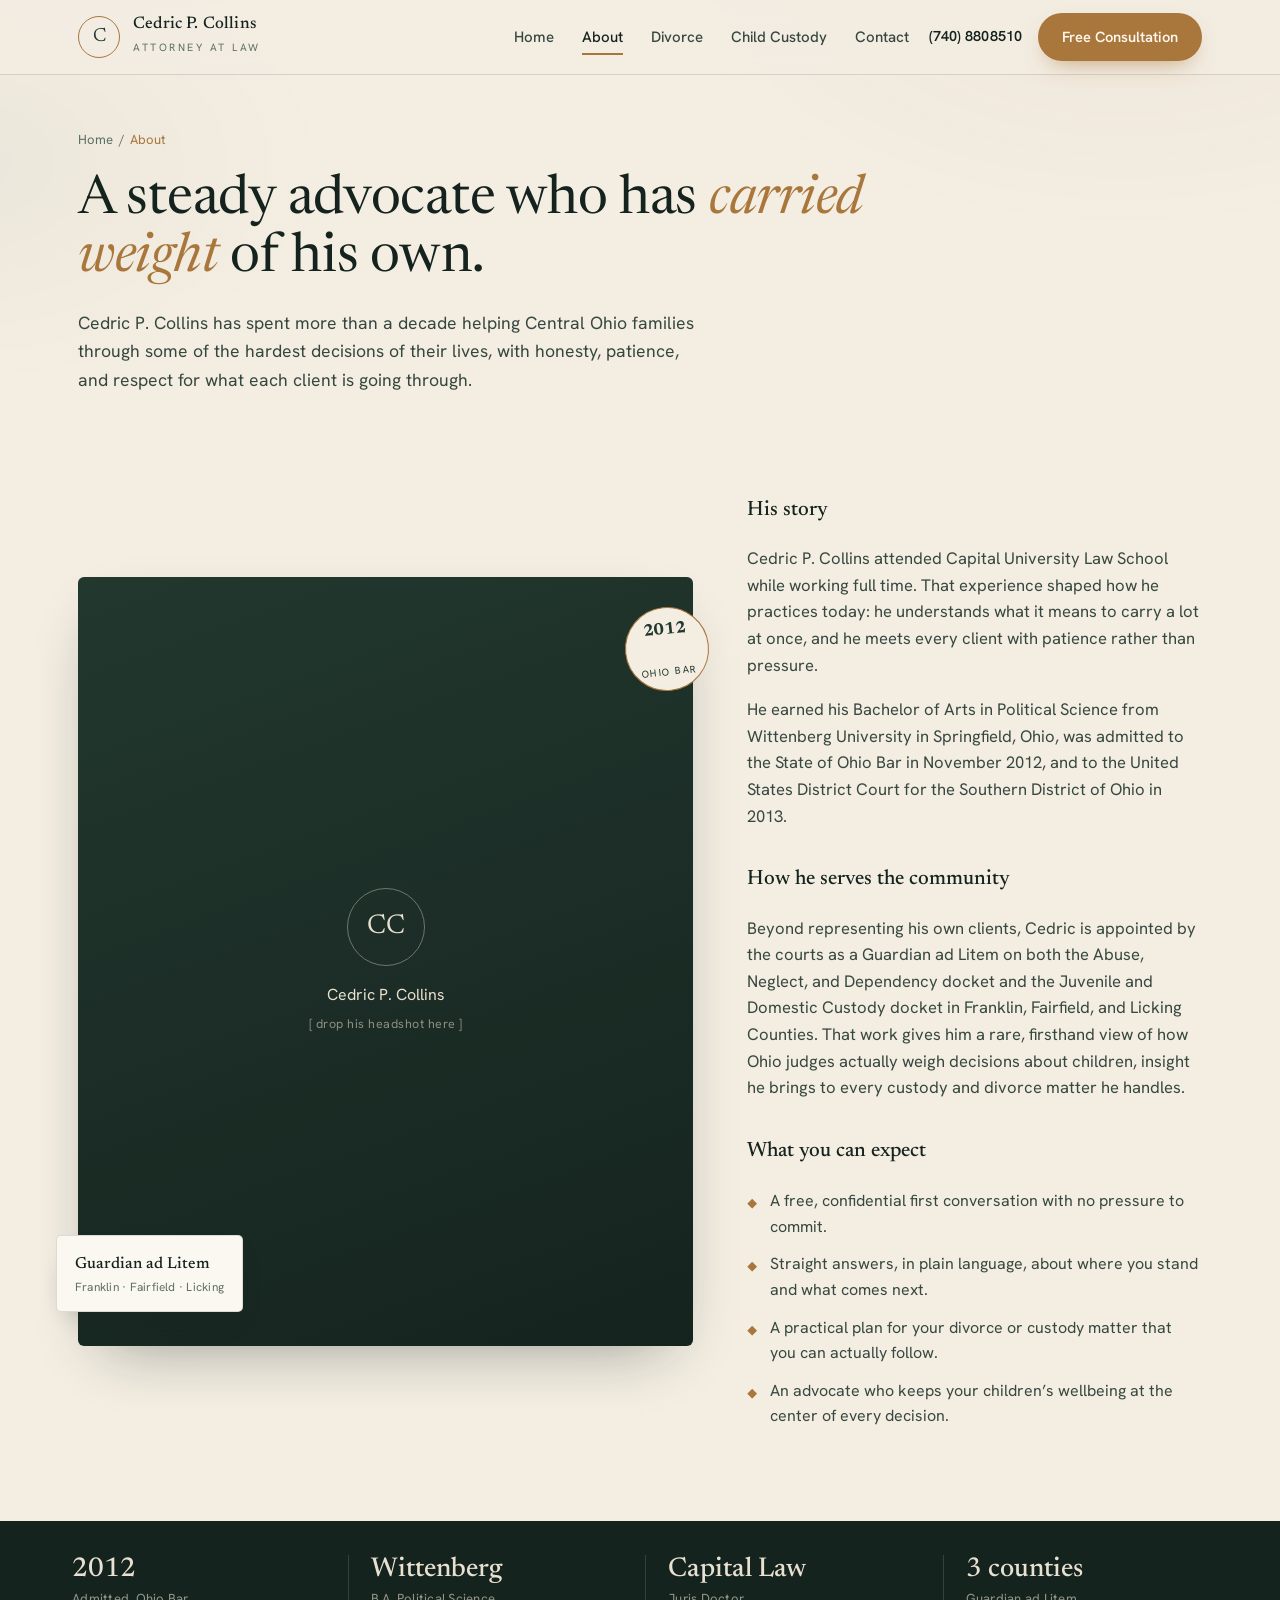
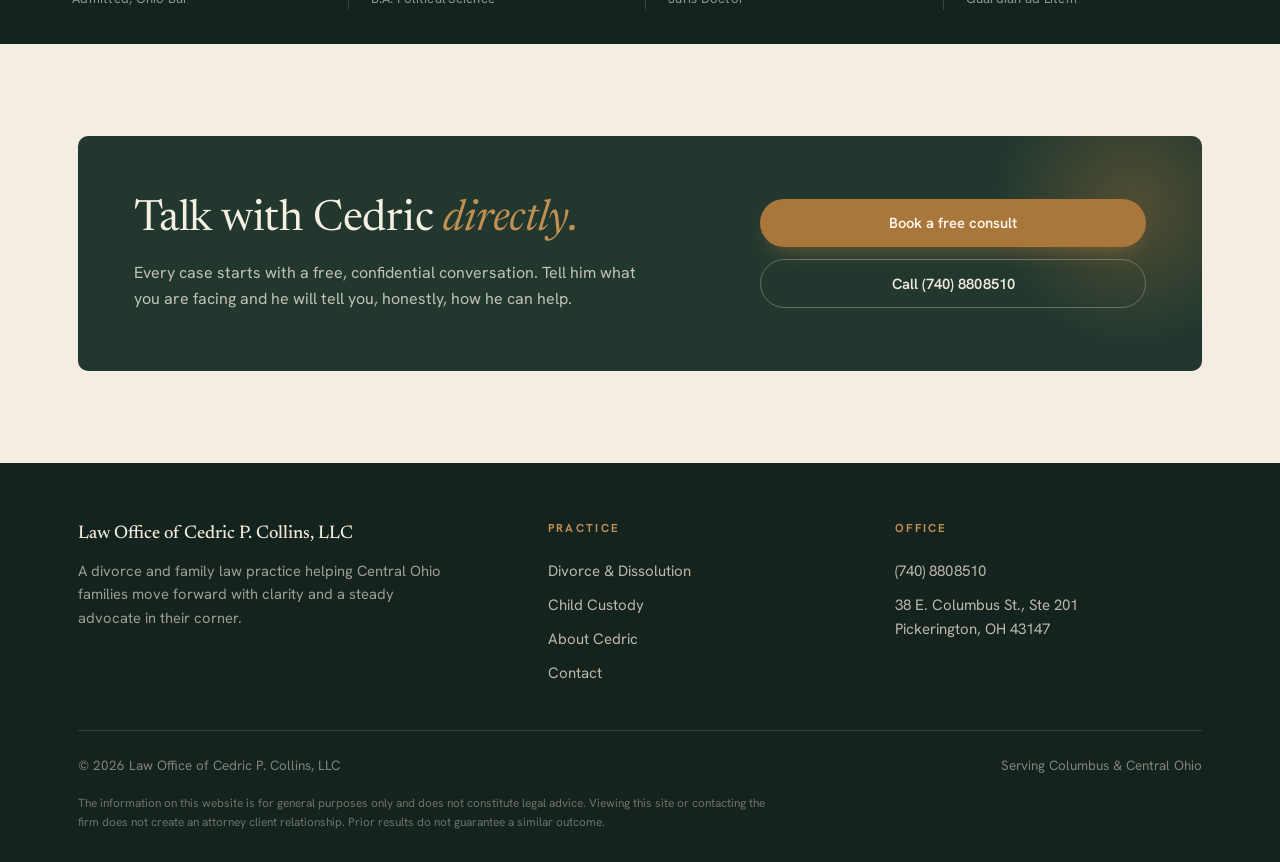
==== about.html @ b51e95fe "Cedric Collins site preview v1" ====
<!DOCTYPE html>
<html lang="en">
<head>
<meta charset="UTF-8" />
<meta name="viewport" content="width=device-width, initial-scale=1.0" />
<title>About Attorney Cedric P. Collins | Columbus, OH Family Lawyer</title>
<meta name="description" content="Meet Cedric P. Collins, a Pickerington-based family law attorney practicing since 2012 and serving as a court-appointed Guardian ad Litem in Central Ohio." />
<link rel="canonical" href="https://www.cedriccollinslaw.com/about.html" />
<meta name="robots" content="index, follow, max-image-preview:large" />
<meta name="theme-color" content="#15231e" />
<meta property="og:type" content="profile" />
<meta property="og:title" content="About Attorney Cedric P. Collins | Columbus, OH Family Lawyer" />
<meta property="og:description" content="A steady, honest family law advocate serving Columbus and Central Ohio since 2012." />
<meta property="og:url" content="https://www.cedriccollinslaw.com/about.html" />
<meta property="og:image" content="https://www.cedriccollinslaw.com/og-image.jpg" />
<meta name="twitter:card" content="summary_large_image" />

<script type="application/ld+json">
{
  "@context":"https://schema.org","@type":"Person","name":"Cedric P. Collins","jobTitle":"Attorney at Law",
  "worksFor":{"@type":"Organization","name":"Law Office of Cedric P. Collins, LLC","url":"https://www.cedriccollinslaw.com/"},
  "alumniOf":["Wittenberg University","Capital University Law School"],
  "knowsAbout":["Divorce","Child Custody","Family Law","Guardian ad Litem","Juvenile Law"],
  "url":"https://www.cedriccollinslaw.com/about.html",
  "sameAs":["https://www.linkedin.com/in/cedric-p-collins-010b4856/","https://www.facebook.com/AttyCedricC/","https://www.instagram.com/atty_cedric_collins/"]
}
</script>
<script type="application/ld+json">
{"@context":"https://schema.org","@type":"BreadcrumbList","itemListElement":[
  {"@type":"ListItem","position":1,"name":"Home","item":"https://www.cedriccollinslaw.com/"},
  {"@type":"ListItem","position":2,"name":"About","item":"https://www.cedriccollinslaw.com/about.html"}]}
</script>

<link rel="preconnect" href="https://fonts.googleapis.com" />
<link rel="preconnect" href="https://fonts.gstatic.com" crossorigin />
<link href="https://fonts.googleapis.com/css2?family=Newsreader:ital,opsz,wght@0,6..72,400;0,6..72,500;0,6..72,600;1,6..72,400;1,6..72,500&family=Hanken+Grotesk:wght@400;500;600;700&display=swap" rel="stylesheet" />
<link rel="stylesheet" href="styles.css" />
</head>
<body>
<a href="#main" class="skip">Skip to content</a>
<header>
  <div class="wrap nav">
    <a class="brand" href="index.html" aria-label="Cedric P. Collins, Attorney at Law, home"><span class="seal" aria-hidden="true">C</span><span><b>Cedric P. Collins</b><span class="role">Attorney at Law</span></span></a>
    <input type="checkbox" id="burger" class="burger" hidden />
    <nav class="menu" aria-label="Primary">
      <a class="lk" href="index.html">Home</a>
      <a class="lk active" href="about.html">About</a>
      <a class="lk" href="divorce.html">Divorce</a>
      <a class="lk" href="child-custody.html">Child Custody</a>
      <a class="lk" href="contact.html">Contact</a>
    </nav>
    <div class="nav-cta"><a class="phone" href="tel:+17408808510">(740) 880&#8202;8510</a><a class="btn btn-brass" href="contact.html">Free Consultation</a><label for="burger" class="burger-lbl" aria-label="Toggle menu"><span></span><span></span><span></span></label></div>
  </div>
</header>

<main id="main">
<section class="page-hero">
  <div class="wrap">
    <p class="crumb"><a href="index.html">Home</a> &nbsp;/&nbsp; <span>About</span></p>
    <h1 class="page-h">A steady advocate who has <em>carried weight</em> of his own.</h1>
    <p class="sub">Cedric P. Collins has spent more than a decade helping Central Ohio families through some of the hardest decisions of their lives, with honesty, patience, and respect for what each client is going through.</p>
  </div>
</section>

<section class="block">
  <div class="wrap hero-grid">
    <div class="portrait rv">
      <div class="frame"><div class="ph"><div><div class="mono" aria-hidden="true">CC</div>Cedric P. Collins<small>[ drop his headshot here ]</small></div></div></div>
      <div class="badge" aria-hidden="true"><b>2012</b>Ohio Bar</div>
      <div class="tag"><b>Guardian ad Litem</b><span>Franklin · Fairfield · Licking</span></div>
    </div>
    <div class="prose rv">
      <h3 style="margin-top:0">His story</h3>
      <p>Cedric P. Collins attended Capital University Law School while working full time. That experience shaped how he practices today: he understands what it means to carry a lot at once, and he meets every client with patience rather than pressure.</p>
      <p>He earned his Bachelor of Arts in Political Science from Wittenberg University in Springfield, Ohio, was admitted to the State of Ohio Bar in November 2012, and to the United States District Court for the Southern District of Ohio in 2013.</p>
      <h3>How he serves the community</h3>
      <p>Beyond representing his own clients, Cedric is appointed by the courts as a Guardian ad Litem on both the Abuse, Neglect, and Dependency docket and the Juvenile and Domestic Custody docket in Franklin, Fairfield, and Licking Counties. That work gives him a rare, firsthand view of how Ohio judges actually weigh decisions about children, insight he brings to every custody and divorce matter he handles.</p>
      <h3>What you can expect</h3>
      <ul>
        <li>A free, confidential first conversation with no pressure to commit.</li>
        <li>Straight answers, in plain language, about where you stand and what comes next.</li>
        <li>A practical plan for your divorce or custody matter that you can actually follow.</li>
        <li>An advocate who keeps your children&rsquo;s wellbeing at the center of every decision.</li>
      </ul>
    </div>
  </div>
</section>

<div class="band" aria-label="Credentials">
  <div class="wrap band-in">
    <div class="stat"><b>2012</b><span>Admitted, Ohio Bar</span></div>
    <div class="stat"><b>Wittenberg</b><span>B.A. Political Science</span></div>
    <div class="stat"><b>Capital Law</b><span>Juris Doctor</span></div>
    <div class="stat"><b>3 counties</b><span>Guardian ad Litem</span></div>
  </div>
</div>

<section class="block">
  <div class="wrap">
    <div class="consult rv">
      <div class="consult-in">
        <div><h2>Talk with Cedric <em>directly.</em></h2><p>Every case starts with a free, confidential conversation. Tell him what you are facing and he will tell you, honestly, how he can help.</p></div>
        <div class="actions"><a class="btn btn-brass" href="contact.html">Book a free consult</a><a class="btn btn-ghost" style="color:#f0e9da;border-color:rgba(240,233,218,.3)" href="tel:+17408808510">Call (740) 880&#8202;8510</a></div>
      </div>
    </div>
  </div>
</section>
</main>

<footer>
  <div class="wrap">
    <div class="foot-grid">
      <div class="fb"><b>Law Office of Cedric P. Collins, LLC</b><p>A divorce and family law practice helping Central Ohio families move forward with clarity and a steady advocate in their corner.</p></div>
      <div class="foot-col"><h4>Practice</h4><a href="divorce.html">Divorce &amp; Dissolution</a><a href="child-custody.html">Child Custody</a><a href="about.html">About Cedric</a><a href="contact.html">Contact</a></div>
      <div class="foot-col"><h4>Office</h4><a href="tel:+17408808510">(740) 880&#8202;8510</a><a href="https://maps.google.com/?q=38+East+Columbus+St,+Pickerington,+OH+43147" target="_blank" rel="noopener">38 E. Columbus St., Ste 201<br>Pickerington, OH 43147</a></div>
    </div>
    <div class="foot-bottom"><span>&copy; 2026 Law Office of Cedric P. Collins, LLC</span><span>Serving Columbus &amp; Central Ohio</span></div>
    <p class="disc">The information on this website is for general purposes only and does not constitute legal advice. Viewing this site or contacting the firm does not create an attorney client relationship. Prior results do not guarantee a similar outcome.</p>
  </div>
</footer>
<script src="shared.js"></script>
</body>
</html>
---- styles.css ----
/* ===========================================================
   Law Office of Cedric P. Collins — shared stylesheet
   Aesthetic: "quiet authority" — bone paper, forest ink, brass accent
   =========================================================== */
:root{
  --bone:#f3ede2; --bone-2:#ece4d5; --ink:#15231e; --forest:#22382f;
  --moss:#5d6f63; --brass:#a9763c; --brass-2:#c08f52; --line:rgba(21,35,30,.14);
  --paper-card:#fbf8f2; --shadow:0 24px 60px -28px rgba(21,35,30,.45);
}
*{margin:0;padding:0;box-sizing:border-box}
html{scroll-behavior:smooth}
body{font-family:'Hanken Grotesk',system-ui,sans-serif;background:var(--bone);color:var(--ink);
  -webkit-font-smoothing:antialiased;line-height:1.6;overflow-x:hidden}
body::before{content:"";position:fixed;inset:0;pointer-events:none;z-index:1;opacity:.5;
  background:radial-gradient(60% 50% at 88% -5%, rgba(169,118,60,.10), transparent 60%),
    radial-gradient(55% 45% at -5% 18%, rgba(34,56,47,.07), transparent 55%);mix-blend-mode:multiply}
.wrap{max-width:1180px;margin:0 auto;padding:0 28px;position:relative;z-index:2}
.narrow{max-width:760px}
.serif{font-family:'Newsreader',Georgia,serif}
.label{font-size:.72rem;letter-spacing:.28em;text-transform:uppercase;color:var(--brass);font-weight:600}
a{color:inherit;text-decoration:none}
:focus-visible{outline:2px solid var(--brass);outline-offset:3px;border-radius:4px}
.skip{position:absolute;left:-999px;top:0;background:var(--ink);color:#fff;padding:10px 16px;z-index:100}
.skip:focus{left:8px;top:8px}

/* ---------- header / nav ---------- */
header{position:sticky;top:0;z-index:40;background:rgba(243,237,226,.85);backdrop-filter:blur(10px);border-bottom:1px solid var(--line)}
.nav{display:flex;align-items:center;justify-content:space-between;height:74px;gap:20px}
.brand{display:flex;align-items:center;gap:13px;flex:0 0 auto}
.seal{width:42px;height:42px;border-radius:50%;border:1px solid var(--brass);display:grid;place-items:center;color:var(--forest);font-family:'Newsreader',serif;font-size:1.2rem}
.brand b{font-family:'Newsreader',serif;font-weight:500;font-size:1.05rem;letter-spacing:.01em;display:block;line-height:1.1}
.brand .role{font-size:.66rem;letter-spacing:.24em;text-transform:uppercase;color:var(--moss)}
.menu{display:flex;align-items:center;gap:28px;margin-left:auto}
.menu a.lk{font-size:.94rem;font-weight:500;color:#36473f;position:relative;padding:4px 0}
.menu a.lk:hover{color:var(--ink)}
.menu a.lk.active{color:var(--ink)}
.menu a.lk.active::after{content:"";position:absolute;left:0;right:0;bottom:-2px;height:2px;background:var(--brass)}
.nav-cta{display:flex;align-items:center;gap:16px;flex:0 0 auto}
.phone{display:none;font-weight:600;font-size:.9rem;white-space:nowrap}
.btn{display:inline-block;font-weight:600;font-size:.92rem;border-radius:100px;padding:12px 24px;transition:.25s ease;cursor:pointer;border:none}
.btn-brass{background:var(--brass);color:#fff7ec;box-shadow:0 10px 24px -12px rgba(169,118,60,.8)}
.btn-brass:hover{background:var(--brass-2);transform:translateY(-1px)}
.btn-ghost{border:1px solid var(--line);color:var(--ink)}
.btn-ghost:hover{border-color:var(--forest)}
/* mobile menu (CSS only) */
.burger{display:none}
.burger-lbl{display:none;width:42px;height:42px;border:1px solid var(--line);border-radius:8px;cursor:pointer;align-items:center;justify-content:center;flex-direction:column;gap:5px}
.burger-lbl span{display:block;width:18px;height:2px;background:var(--ink);transition:.25s}

/* ---------- buttons row / hero shared ---------- */
.eyebrow{display:flex;align-items:center;gap:14px;margin-bottom:30px}
.eyebrow .ln{width:46px;height:1px;background:var(--brass)}
.hero-actions{margin-top:36px;display:flex;flex-wrap:wrap;gap:14px;align-items:center}
.micro{margin-top:18px;font-size:.86rem;color:var(--moss)}

/* ---------- home hero ---------- */
.hero{padding:74px 0 60px}
.hero-grid{display:grid;grid-template-columns:1.15fr .85fr;gap:54px;align-items:center}
h1.hero-h{font-family:'Newsreader',serif;font-weight:400;font-size:clamp(2.6rem,5.4vw,4.2rem);line-height:1.04;letter-spacing:-.005em}
h1.hero-h em{font-style:italic;color:var(--brass)}
.hero p.lede{margin-top:26px;font-size:1.12rem;color:#36473f;max-width:31em}

/* ---------- portrait ---------- */
.portrait{position:relative}
.portrait .frame{position:relative;border-radius:6px;overflow:hidden;box-shadow:var(--shadow);aspect-ratio:4/5;background:linear-gradient(160deg,var(--forest),var(--ink))}
.portrait .ph{position:absolute;inset:0;display:grid;place-items:center;text-align:center;color:#e9e0cf;padding:24px}
.portrait .ph .mono{width:78px;height:78px;border-radius:50%;border:1px solid rgba(233,224,207,.4);display:grid;place-items:center;font-family:'Newsreader',serif;font-size:1.7rem;margin:0 auto 16px}
.portrait .ph small{display:block;margin-top:8px;color:rgba(233,224,207,.55);font-size:.78rem;letter-spacing:.04em}
.portrait .tag{position:absolute;left:-22px;bottom:34px;background:var(--paper-card);border:1px solid var(--line);border-radius:5px;padding:14px 18px;box-shadow:0 14px 30px -18px rgba(21,35,30,.5)}
.portrait .tag b{font-family:'Newsreader',serif;font-weight:500;font-size:1rem}
.portrait .tag span{display:block;font-size:.74rem;color:var(--moss);letter-spacing:.02em}
.portrait .badge{position:absolute;right:-16px;top:30px;width:84px;height:84px;border-radius:50%;background:var(--bone);border:1px solid var(--brass);display:grid;place-items:center;text-align:center;color:var(--forest);font-size:.62rem;letter-spacing:.16em;text-transform:uppercase;line-height:1.4;transform:rotate(-6deg)}
.portrait .badge b{font-family:'Newsreader',serif;font-size:1.05rem;letter-spacing:0;text-transform:none;display:block}

/* ---------- credential band ---------- */
.band{background:var(--ink);color:#e8e1d2;position:relative;z-index:2}
.band-in{display:grid;grid-template-columns:repeat(4,1fr);gap:10px;padding:34px 0}
.stat{padding:0 22px;border-left:1px solid rgba(232,225,210,.16)}
.stat:first-child{border-left:0}
.stat b{font-family:'Newsreader',serif;font-weight:500;font-size:1.7rem;display:block;line-height:1.1}
.stat span{font-size:.82rem;color:rgba(232,225,210,.6);letter-spacing:.02em}

/* ---------- section base ---------- */
section.block{padding:92px 0;position:relative;z-index:2}
.sec-head{display:flex;align-items:baseline;gap:18px;margin-bottom:44px}
.sec-num{font-family:'Newsreader',serif;font-style:italic;color:var(--brass);font-size:1.1rem}
h2{font-family:'Newsreader',serif;font-weight:400;font-size:clamp(1.9rem,3.4vw,2.7rem);line-height:1.1;letter-spacing:-.005em;max-width:17em}
h2 em{font-style:italic;color:var(--brass)}
h3{font-family:'Newsreader',serif;font-weight:500}

/* ---------- page hero (interior) ---------- */
.page-hero{padding:54px 0 8px}
.crumb{font-size:.82rem;color:var(--moss);margin-bottom:22px}
.crumb a:hover{color:var(--brass)}
.crumb span{color:var(--brass)}
h1.page-h{font-family:'Newsreader',serif;font-weight:400;font-size:clamp(2.3rem,4.4vw,3.4rem);line-height:1.06;letter-spacing:-.005em;max-width:15em}
h1.page-h em{font-style:italic;color:var(--brass)}
.page-hero .sub{margin-top:22px;font-size:1.1rem;color:#36473f;max-width:36em}

/* ---------- prose ---------- */
.prose p{margin-top:18px;color:#374840;font-size:1.04rem;max-width:40em}
.prose h2{margin-top:8px}
.prose h3{font-size:1.3rem;margin-top:34px;color:var(--ink)}
.prose ul{list-style:none;margin-top:20px;display:grid;gap:12px;max-width:40em}
.prose ul li{display:flex;gap:13px;align-items:flex-start;color:#374840}
.prose ul li::before{content:"\25C6";color:var(--brass);font-size:.8em;margin-top:5px}

/* ---------- concerns / cards ---------- */
.concerns{display:grid;grid-template-columns:repeat(3,1fr)}
.concern{padding:32px 30px 32px 0;border-top:1px solid var(--line)}
.concern+.concern{padding-left:30px;border-left:1px solid var(--line)}
.concern .cn{font-family:'Newsreader',serif;font-style:italic;color:var(--brass);font-size:1.4rem}
.concern h3{font-size:1.24rem;margin:12px 0 8px}
.concern p{color:#41514a;font-size:.98rem}

/* ---------- about / pull-quote ---------- */
.about{display:grid;grid-template-columns:.9fr 1.1fr;gap:56px;align-items:center;background:var(--paper-card);border:1px solid var(--line);border-radius:8px;padding:52px;box-shadow:var(--shadow)}
.about .pq{font-family:'Newsreader',serif;font-style:italic;font-weight:400;font-size:clamp(1.5rem,2.6vw,2rem);line-height:1.32}
.about .pq:before{content:"\201C";color:var(--brass);font-size:1.4em;line-height:0;margin-right:.04em}
.about .by{margin-top:24px;font-size:.9rem;color:var(--moss);letter-spacing:.02em}
.about .creds{list-style:none;display:grid;gap:14px}
.about .creds li{display:flex;gap:13px;align-items:flex-start;font-size:.98rem;color:#384840}
.about .creds li i{color:var(--brass);font-style:normal;margin-top:1px}

/* ---------- process rail ---------- */
.rail{display:grid;grid-template-columns:repeat(3,1fr);gap:34px}
.step{padding-top:30px;border-top:2px solid var(--forest)}
.step .st-n{font-family:'Newsreader',serif;font-style:italic;font-size:.92rem;color:var(--brass);letter-spacing:.04em}
.step h3{font-size:1.32rem;margin:10px 0 8px}
.step p{color:#41514a;font-size:.96rem}

/* ---------- reviews ---------- */
.reviews{display:grid;grid-template-columns:repeat(2,1fr);gap:26px}
.review{background:var(--paper-card);border:1px solid var(--line);border-radius:7px;padding:34px}
.stars{color:var(--brass);letter-spacing:3px;font-size:.95rem}
.review blockquote{font-family:'Newsreader',serif;font-size:1.2rem;line-height:1.45;margin:16px 0 18px;color:#27362f}
.review cite{font-style:normal;font-size:.86rem;color:var(--moss)}
.scaffold-note{font-size:.8rem;color:var(--moss);margin-top:14px}

/* ---------- FAQ ---------- */
.faq{border-top:1px solid var(--line)}
.faq details{border-bottom:1px solid var(--line)}
.faq summary{list-style:none;cursor:pointer;padding:26px 0;display:flex;justify-content:space-between;align-items:center;gap:20px;font-family:'Newsreader',serif;font-size:1.28rem;color:var(--ink)}
.faq summary::-webkit-details-marker{display:none}
.faq summary .pm{flex:0 0 auto;width:26px;height:26px;border:1px solid var(--brass);border-radius:50%;display:grid;place-items:center;color:var(--brass);transition:.25s}
.faq details[open] summary .pm{background:var(--brass);color:#fff;transform:rotate(45deg)}
.faq p{padding:0 0 28px;color:#41514a;max-width:54em}

/* ---------- practice grid (home) ---------- */
.practice{display:grid;grid-template-columns:repeat(3,1fr);gap:22px}
.pcard{background:var(--paper-card);border:1px solid var(--line);border-radius:8px;padding:34px;transition:.25s;display:block}
.pcard:hover{transform:translateY(-3px);box-shadow:var(--shadow);border-color:rgba(169,118,60,.4)}
.pcard .pn{font-family:'Newsreader',serif;font-style:italic;color:var(--brass)}
.pcard h3{font-size:1.32rem;margin:10px 0 8px}
.pcard p{color:#41514a;font-size:.96rem}
.pcard .more{margin-top:16px;font-size:.86rem;font-weight:600;color:var(--brass)}

/* ---------- contact ---------- */
.contact-grid{display:grid;grid-template-columns:1fr 1fr;gap:48px;align-items:start}
.field{display:flex;flex-direction:column;gap:7px;margin-bottom:18px}
.field label{font-size:.82rem;font-weight:600;letter-spacing:.02em;color:var(--forest)}
.field input,.field textarea,.field select{font-family:inherit;font-size:1rem;padding:13px 15px;border:1px solid var(--line);border-radius:7px;background:var(--paper-card);color:var(--ink)}
.field input:focus,.field textarea:focus,.field select:focus{border-color:var(--brass);outline:none}
.field textarea{min-height:130px;resize:vertical}
.hp{position:absolute;left:-9999px}
.info-card{background:var(--paper-card);border:1px solid var(--line);border-radius:8px;padding:34px}
.info-row{display:flex;gap:14px;padding:16px 0;border-bottom:1px solid var(--line)}
.info-row:last-child{border-bottom:none}
.info-row .ic{color:var(--brass);flex:0 0 auto;margin-top:2px}
.info-row b{font-family:'Newsreader',serif;font-weight:500;display:block;font-size:1.02rem}
.info-row span{color:#41514a;font-size:.94rem}

/* ---------- consult band ---------- */
.consult{background:var(--forest);color:#f0e9da;border-radius:10px;padding:60px 56px;position:relative;overflow:hidden}
.consult:before{content:"";position:absolute;right:-80px;top:-80px;width:300px;height:300px;border-radius:50%;background:radial-gradient(circle,rgba(169,118,60,.35),transparent 65%)}
.consult-in{position:relative;display:grid;grid-template-columns:1.2fr .8fr;gap:48px;align-items:center}
.consult h2{color:#f6f0e3;max-width:14em}
.consult h2 em{color:var(--brass-2)}
.consult p{color:rgba(240,233,218,.78);margin-top:16px;max-width:32em}
.consult .actions{display:flex;flex-direction:column;gap:12px}
.consult .actions .btn{text-align:center}
.consult .addr{margin-top:18px;font-size:.84rem;color:rgba(240,233,218,.6)}

/* ---------- footer ---------- */
footer{background:var(--ink);color:#d9d2c4;position:relative;z-index:2;padding:56px 0 30px}
.foot-grid{display:grid;grid-template-columns:1.4fr 1fr 1fr;gap:40px;padding-bottom:40px;border-bottom:1px solid rgba(232,225,210,.14)}
.foot-grid .fb b{font-family:'Newsreader',serif;font-weight:500;font-size:1.15rem;color:#f0e9da;display:block;margin-bottom:10px}
.foot-grid p{font-size:.92rem;color:rgba(217,210,196,.7);max-width:26em}
.foot-col h4{font-size:.72rem;letter-spacing:.2em;text-transform:uppercase;color:var(--brass-2);margin-bottom:16px}
.foot-col a{display:block;font-size:.94rem;color:rgba(217,210,196,.85);padding:5px 0}
.foot-col a:hover{color:#fff}
.foot-bottom{display:flex;justify-content:space-between;flex-wrap:wrap;gap:12px;padding-top:24px;font-size:.84rem;color:rgba(217,210,196,.55)}
.disc{font-size:.74rem;color:rgba(217,210,196,.45);max-width:60em;margin-top:18px;line-height:1.6}

/* ---------- reveal ---------- */
.rv{opacity:0;transform:translateY(20px);transition:opacity .8s ease,transform .8s ease}
.rv.in{opacity:1;transform:none}

/* ---------- responsive ---------- */
@media(min-width:760px){.phone{display:inline}}
@media(max-width:980px){
  .menu{position:fixed;inset:74px 0 auto 0;background:var(--bone);flex-direction:column;align-items:flex-start;gap:0;padding:8px 28px 24px;border-bottom:1px solid var(--line);box-shadow:var(--shadow);transform:translateY(-130%);transition:transform .3s ease;margin-left:0}
  .menu a.lk{width:100%;padding:15px 0;border-bottom:1px solid var(--line);font-size:1.05rem}
  .burger:checked ~ .menu{transform:translateY(0)}
  .burger-lbl{display:flex}
  .burger:checked ~ .nav-cta .burger-lbl span:nth-child(1){transform:translateY(7px) rotate(45deg)}
  .burger:checked ~ .nav-cta .burger-lbl span:nth-child(2){opacity:0}
  .burger:checked ~ .nav-cta .burger-lbl span:nth-child(3){transform:translateY(-7px) rotate(-45deg)}
}
@media(max-width:920px){
  .hero-grid{grid-template-columns:1fr;gap:44px}.portrait{max-width:380px}
  .about{grid-template-columns:1fr;gap:34px;padding:38px}
  .consult-in{grid-template-columns:1fr;gap:30px}.consult{padding:46px 32px}
  .practice{grid-template-columns:1fr 1fr}
  .contact-grid{grid-template-columns:1fr;gap:34px}
  .foot-grid{grid-template-columns:1fr 1fr;gap:30px}
}
@media(max-width:680px){
  .band-in{grid-template-columns:repeat(2,1fr);gap:24px 0}.stat{padding:0 16px}
  .concerns{grid-template-columns:1fr}.concern,.concern+.concern{padding:26px 0;border-left:0}
  .rail{grid-template-columns:1fr;gap:26px}.reviews{grid-template-columns:1fr}
  .practice{grid-template-columns:1fr}
  section.block{padding:64px 0}.faq summary{font-size:1.12rem}
  .foot-grid{grid-template-columns:1fr}
}
@media(prefers-reduced-motion:reduce){.rv{transition:none;opacity:1;transform:none}html{scroll-behavior:auto}}
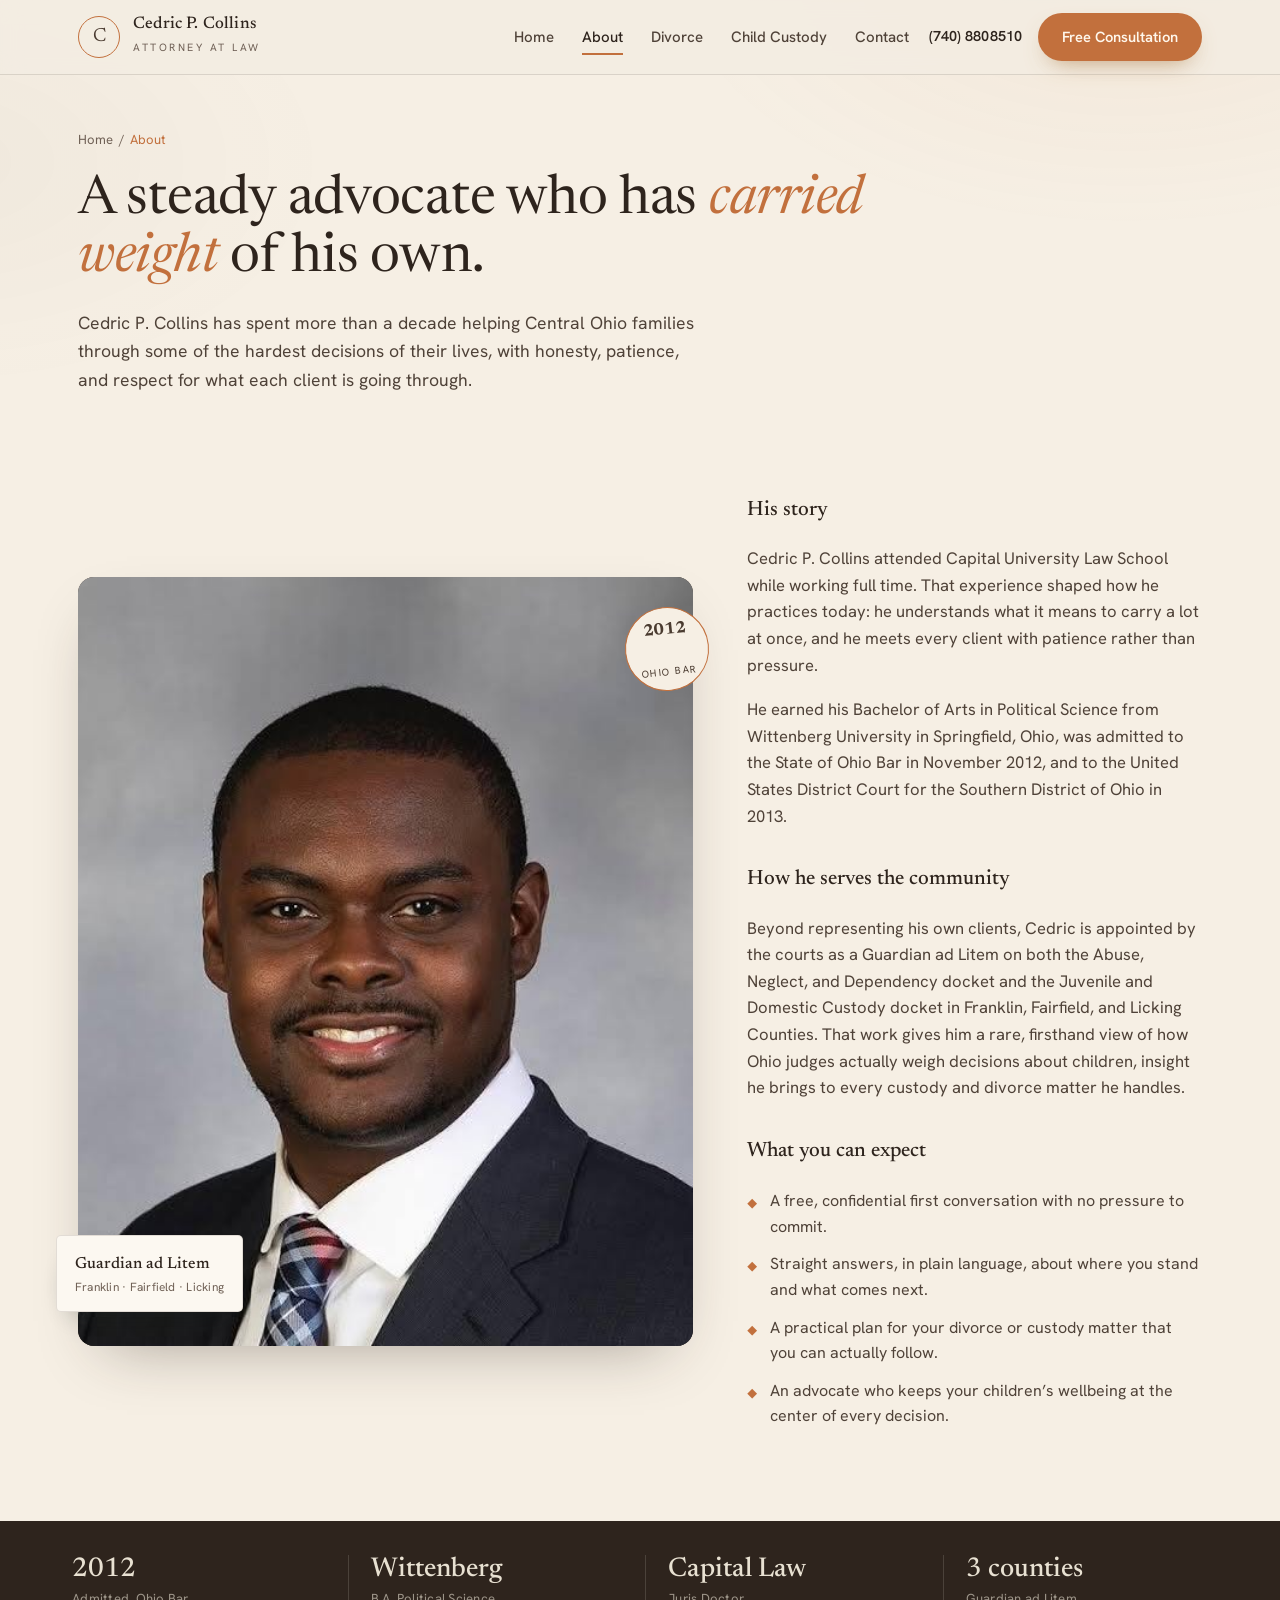
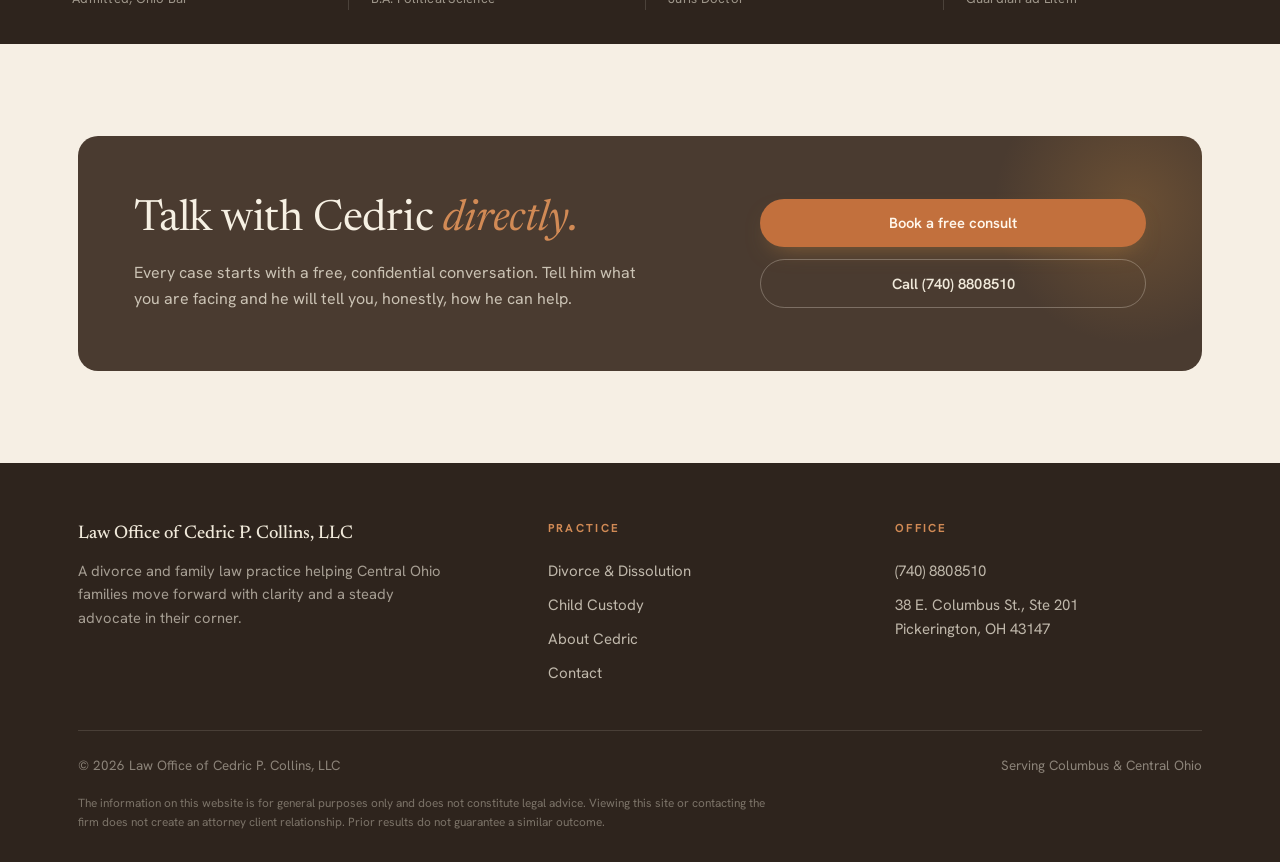
==== commit 46e252c4: "Add Cedric Collins headshot to home + about" ====
--- a/about.html
+++ b/about.html
@@ -65,7 +65,7 @@
 <section class="block">
   <div class="wrap hero-grid">
     <div class="portrait rv">
-      <div class="frame"><div class="ph"><div><div class="mono" aria-hidden="true">CC</div>Cedric P. Collins<small>[ drop his headshot here ]</small></div></div></div>
+      <div class="frame"><img src="cedric-collins.jpg" alt="Portrait of attorney Cedric P. Collins" width="640" height="640" loading="lazy" /></div>
       <div class="badge" aria-hidden="true"><b>2012</b>Ohio Bar</div>
       <div class="tag"><b>Guardian ad Litem</b><span>Franklin · Fairfield · Licking</span></div>
     </div>
--- a/styles.css
+++ b/styles.css
@@ -3,17 +3,17 @@
    Aesthetic: "quiet authority" — bone paper, forest ink, brass accent
    =========================================================== */
 :root{
-  --bone:#f3ede2; --bone-2:#ece4d5; --ink:#15231e; --forest:#22382f;
-  --moss:#5d6f63; --brass:#a9763c; --brass-2:#c08f52; --line:rgba(21,35,30,.14);
-  --paper-card:#fbf8f2; --shadow:0 24px 60px -28px rgba(21,35,30,.45);
+  --bone:#f6efe4; --bone-2:#efe6d8; --ink:#2e241d; --forest:#4a3b30;
+  --moss:#6f6055; --brass:#c2703d; --brass-2:#d18a55; --line:rgba(46,36,29,.13);
+  --paper-card:#fcf8f1; --shadow:0 24px 60px -28px rgba(46,36,29,.42);
 }
 *{margin:0;padding:0;box-sizing:border-box}
 html{scroll-behavior:smooth}
 body{font-family:'Hanken Grotesk',system-ui,sans-serif;background:var(--bone);color:var(--ink);
   -webkit-font-smoothing:antialiased;line-height:1.6;overflow-x:hidden}
 body::before{content:"";position:fixed;inset:0;pointer-events:none;z-index:1;opacity:.5;
-  background:radial-gradient(60% 50% at 88% -5%, rgba(169,118,60,.10), transparent 60%),
-    radial-gradient(55% 45% at -5% 18%, rgba(34,56,47,.07), transparent 55%);mix-blend-mode:multiply}
+  background:radial-gradient(60% 50% at 88% -5%, rgba(194,112,61,.12), transparent 60%),
+    radial-gradient(55% 45% at -5% 18%, rgba(74,59,48,.07), transparent 55%);mix-blend-mode:multiply}
 .wrap{max-width:1180px;margin:0 auto;padding:0 28px;position:relative;z-index:2}
 .narrow{max-width:760px}
 .serif{font-family:'Newsreader',Georgia,serif}
@@ -31,7 +31,7 @@
 .brand b{font-family:'Newsreader',serif;font-weight:500;font-size:1.05rem;letter-spacing:.01em;display:block;line-height:1.1}
 .brand .role{font-size:.66rem;letter-spacing:.24em;text-transform:uppercase;color:var(--moss)}
 .menu{display:flex;align-items:center;gap:28px;margin-left:auto}
-.menu a.lk{font-size:.94rem;font-weight:500;color:#36473f;position:relative;padding:4px 0}
+.menu a.lk{font-size:.94rem;font-weight:500;color:#4f4238;position:relative;padding:4px 0}
 .menu a.lk:hover{color:var(--ink)}
 .menu a.lk.active{color:var(--ink)}
 .menu a.lk.active::after{content:"";position:absolute;left:0;right:0;bottom:-2px;height:2px;background:var(--brass)}
@@ -58,11 +58,12 @@
 .hero-grid{display:grid;grid-template-columns:1.15fr .85fr;gap:54px;align-items:center}
 h1.hero-h{font-family:'Newsreader',serif;font-weight:400;font-size:clamp(2.6rem,5.4vw,4.2rem);line-height:1.04;letter-spacing:-.005em}
 h1.hero-h em{font-style:italic;color:var(--brass)}
-.hero p.lede{margin-top:26px;font-size:1.12rem;color:#36473f;max-width:31em}
+.hero p.lede{margin-top:26px;font-size:1.12rem;color:#4f4238;max-width:31em}
 
 /* ---------- portrait ---------- */
 .portrait{position:relative}
-.portrait .frame{position:relative;border-radius:6px;overflow:hidden;box-shadow:var(--shadow);aspect-ratio:4/5;background:linear-gradient(160deg,var(--forest),var(--ink))}
+.portrait .frame{position:relative;border-radius:16px;overflow:hidden;box-shadow:var(--shadow);aspect-ratio:4/5;background:linear-gradient(160deg,var(--forest),var(--ink))}
+.portrait .frame img{width:100%;height:100%;object-fit:cover;object-position:center;display:block}
 .portrait .ph{position:absolute;inset:0;display:grid;place-items:center;text-align:center;color:#e9e0cf;padding:24px}
 .portrait .ph .mono{width:78px;height:78px;border-radius:50%;border:1px solid rgba(233,224,207,.4);display:grid;place-items:center;font-family:'Newsreader',serif;font-size:1.7rem;margin:0 auto 16px}
 .portrait .ph small{display:block;margin-top:8px;color:rgba(233,224,207,.55);font-size:.78rem;letter-spacing:.04em}
@@ -95,14 +96,14 @@
 .crumb span{color:var(--brass)}
 h1.page-h{font-family:'Newsreader',serif;font-weight:400;font-size:clamp(2.3rem,4.4vw,3.4rem);line-height:1.06;letter-spacing:-.005em;max-width:15em}
 h1.page-h em{font-style:italic;color:var(--brass)}
-.page-hero .sub{margin-top:22px;font-size:1.1rem;color:#36473f;max-width:36em}
+.page-hero .sub{margin-top:22px;font-size:1.1rem;color:#4f4238;max-width:36em}
 
 /* ---------- prose ---------- */
-.prose p{margin-top:18px;color:#374840;font-size:1.04rem;max-width:40em}
+.prose p{margin-top:18px;color:#4f4238;font-size:1.04rem;max-width:40em}
 .prose h2{margin-top:8px}
 .prose h3{font-size:1.3rem;margin-top:34px;color:var(--ink)}
 .prose ul{list-style:none;margin-top:20px;display:grid;gap:12px;max-width:40em}
-.prose ul li{display:flex;gap:13px;align-items:flex-start;color:#374840}
+.prose ul li{display:flex;gap:13px;align-items:flex-start;color:#4f4238}
 .prose ul li::before{content:"\25C6";color:var(--brass);font-size:.8em;margin-top:5px}
 
 /* ---------- concerns / cards ---------- */
@@ -111,15 +112,15 @@
 .concern+.concern{padding-left:30px;border-left:1px solid var(--line)}
 .concern .cn{font-family:'Newsreader',serif;font-style:italic;color:var(--brass);font-size:1.4rem}
 .concern h3{font-size:1.24rem;margin:12px 0 8px}
-.concern p{color:#41514a;font-size:.98rem}
+.concern p{color:#574a40;font-size:.98rem}
 
 /* ---------- about / pull-quote ---------- */
-.about{display:grid;grid-template-columns:.9fr 1.1fr;gap:56px;align-items:center;background:var(--paper-card);border:1px solid var(--line);border-radius:8px;padding:52px;box-shadow:var(--shadow)}
+.about{display:grid;grid-template-columns:.9fr 1.1fr;gap:56px;align-items:center;background:var(--paper-card);border:1px solid var(--line);border-radius:16px;padding:52px;box-shadow:var(--shadow)}
 .about .pq{font-family:'Newsreader',serif;font-style:italic;font-weight:400;font-size:clamp(1.5rem,2.6vw,2rem);line-height:1.32}
 .about .pq:before{content:"\201C";color:var(--brass);font-size:1.4em;line-height:0;margin-right:.04em}
 .about .by{margin-top:24px;font-size:.9rem;color:var(--moss);letter-spacing:.02em}
 .about .creds{list-style:none;display:grid;gap:14px}
-.about .creds li{display:flex;gap:13px;align-items:flex-start;font-size:.98rem;color:#384840}
+.about .creds li{display:flex;gap:13px;align-items:flex-start;font-size:.98rem;color:#4f4238}
 .about .creds li i{color:var(--brass);font-style:normal;margin-top:1px}
 
 /* ---------- process rail ---------- */
@@ -127,13 +128,13 @@
 .step{padding-top:30px;border-top:2px solid var(--forest)}
 .step .st-n{font-family:'Newsreader',serif;font-style:italic;font-size:.92rem;color:var(--brass);letter-spacing:.04em}
 .step h3{font-size:1.32rem;margin:10px 0 8px}
-.step p{color:#41514a;font-size:.96rem}
+.step p{color:#574a40;font-size:.96rem}
 
 /* ---------- reviews ---------- */
 .reviews{display:grid;grid-template-columns:repeat(2,1fr);gap:26px}
-.review{background:var(--paper-card);border:1px solid var(--line);border-radius:7px;padding:34px}
+.review{background:var(--paper-card);border:1px solid var(--line);border-radius:14px;padding:34px}
 .stars{color:var(--brass);letter-spacing:3px;font-size:.95rem}
-.review blockquote{font-family:'Newsreader',serif;font-size:1.2rem;line-height:1.45;margin:16px 0 18px;color:#27362f}
+.review blockquote{font-family:'Newsreader',serif;font-size:1.2rem;line-height:1.45;margin:16px 0 18px;color:#33281f}
 .review cite{font-style:normal;font-size:.86rem;color:var(--moss)}
 .scaffold-note{font-size:.8rem;color:var(--moss);margin-top:14px}
 
@@ -144,15 +145,15 @@
 .faq summary::-webkit-details-marker{display:none}
 .faq summary .pm{flex:0 0 auto;width:26px;height:26px;border:1px solid var(--brass);border-radius:50%;display:grid;place-items:center;color:var(--brass);transition:.25s}
 .faq details[open] summary .pm{background:var(--brass);color:#fff;transform:rotate(45deg)}
-.faq p{padding:0 0 28px;color:#41514a;max-width:54em}
+.faq p{padding:0 0 28px;color:#574a40;max-width:54em}
 
 /* ---------- practice grid (home) ---------- */
 .practice{display:grid;grid-template-columns:repeat(3,1fr);gap:22px}
-.pcard{background:var(--paper-card);border:1px solid var(--line);border-radius:8px;padding:34px;transition:.25s;display:block}
+.pcard{background:var(--paper-card);border:1px solid var(--line);border-radius:16px;padding:34px;transition:.25s;display:block}
 .pcard:hover{transform:translateY(-3px);box-shadow:var(--shadow);border-color:rgba(169,118,60,.4)}
 .pcard .pn{font-family:'Newsreader',serif;font-style:italic;color:var(--brass)}
 .pcard h3{font-size:1.32rem;margin:10px 0 8px}
-.pcard p{color:#41514a;font-size:.96rem}
+.pcard p{color:#574a40;font-size:.96rem}
 .pcard .more{margin-top:16px;font-size:.86rem;font-weight:600;color:var(--brass)}
 
 /* ---------- contact ---------- */
@@ -163,15 +164,15 @@
 .field input:focus,.field textarea:focus,.field select:focus{border-color:var(--brass);outline:none}
 .field textarea{min-height:130px;resize:vertical}
 .hp{position:absolute;left:-9999px}
-.info-card{background:var(--paper-card);border:1px solid var(--line);border-radius:8px;padding:34px}
+.info-card{background:var(--paper-card);border:1px solid var(--line);border-radius:16px;padding:34px}
 .info-row{display:flex;gap:14px;padding:16px 0;border-bottom:1px solid var(--line)}
 .info-row:last-child{border-bottom:none}
 .info-row .ic{color:var(--brass);flex:0 0 auto;margin-top:2px}
 .info-row b{font-family:'Newsreader',serif;font-weight:500;display:block;font-size:1.02rem}
-.info-row span{color:#41514a;font-size:.94rem}
+.info-row span{color:#574a40;font-size:.94rem}
 
 /* ---------- consult band ---------- */
-.consult{background:var(--forest);color:#f0e9da;border-radius:10px;padding:60px 56px;position:relative;overflow:hidden}
+.consult{background:var(--forest);color:#f0e9da;border-radius:20px;padding:60px 56px;position:relative;overflow:hidden}
 .consult:before{content:"";position:absolute;right:-80px;top:-80px;width:300px;height:300px;border-radius:50%;background:radial-gradient(circle,rgba(169,118,60,.35),transparent 65%)}
 .consult-in{position:relative;display:grid;grid-template-columns:1.2fr .8fr;gap:48px;align-items:center}
 .consult h2{color:#f6f0e3;max-width:14em}
